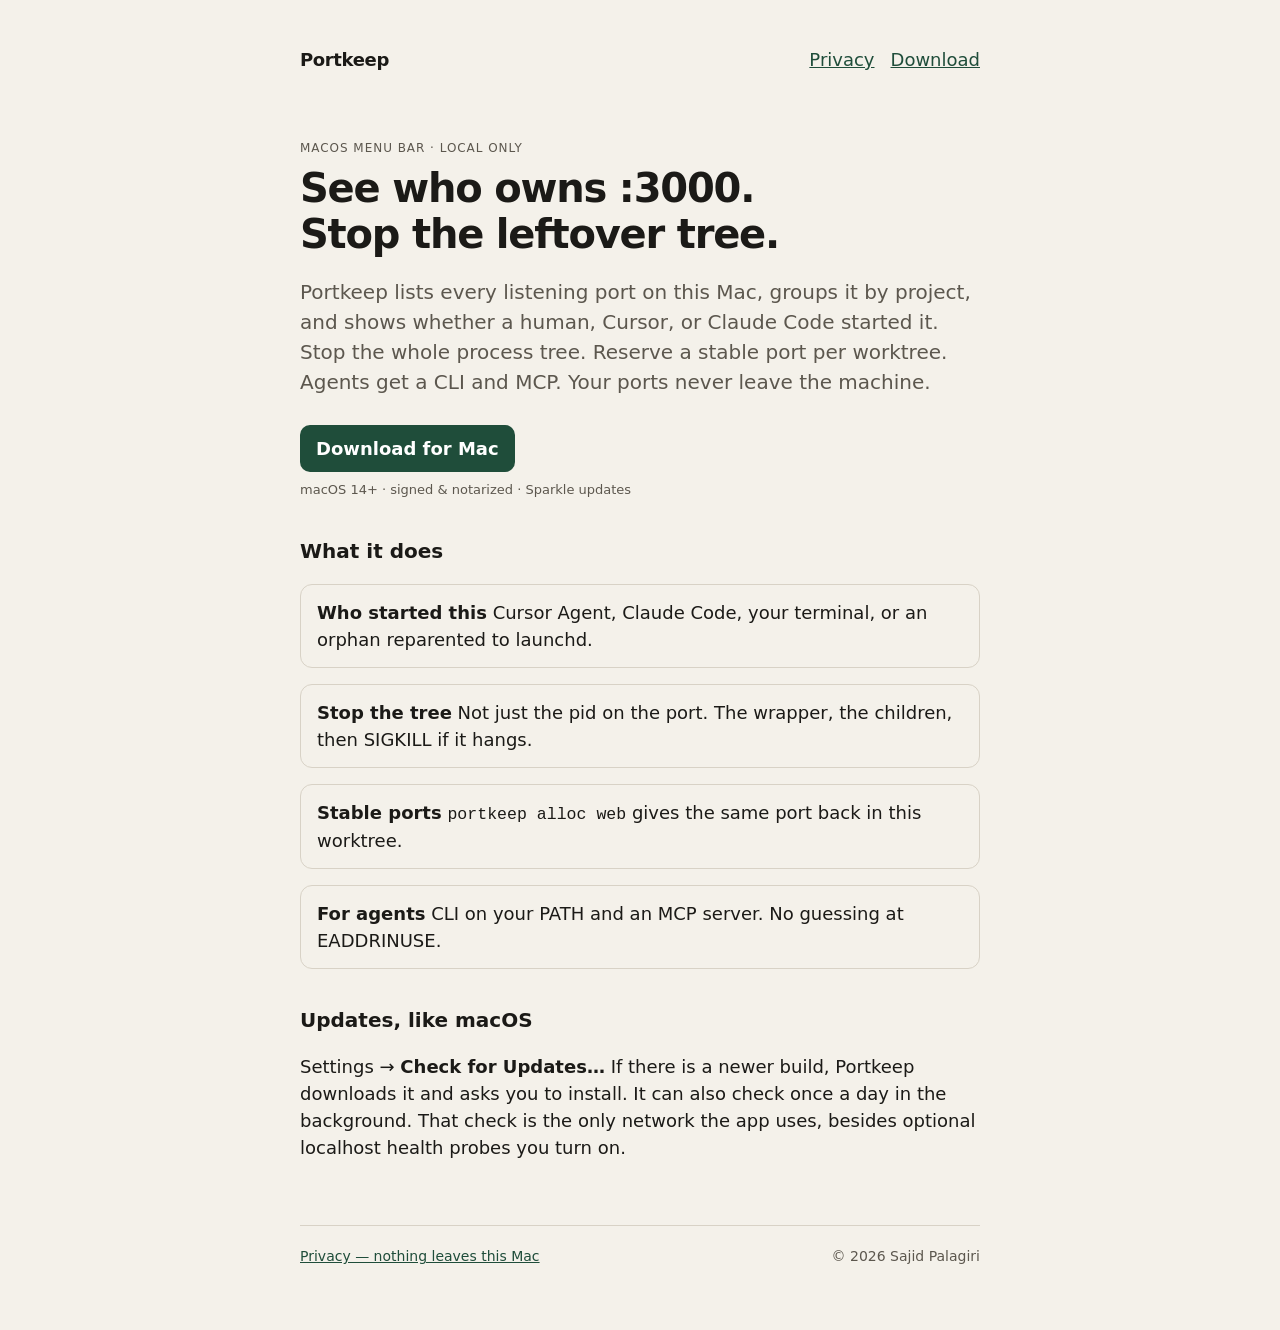
==== website/index.html @ ddbf9393 "Ship Portkeep: policy, audit, CLI/MCP, MDM, seats, and LAN remote. Renames the app from Portside, ad" ====
<!DOCTYPE html>
<html lang="en">
<head>
  <meta charset="utf-8">
  <meta name="viewport" content="width=device-width, initial-scale=1">
  <title>Portkeep — local runtimes, on this Mac</title>
  <meta name="description" content="Portkeep shows every listening port on your Mac, who started it, and lets you stop the process tree. Nothing leaves this Mac.">
  <link rel="stylesheet" href="styles.css">
</head>
<body>
  <header>
    <p class="mark">Portkeep</p>
    <nav>
      <a href="privacy.html">Privacy</a>
      <a href="#download">Download</a>
    </nav>
  </header>

  <main>
    <section class="hero">
      <p class="eyebrow">macOS menu bar · local only</p>
      <h1>See who owns :3000.<br>Stop the leftover tree.</h1>
      <p class="lede">
        Portkeep lists every listening port on this Mac, groups it by project,
        and shows whether a human, Cursor, or Claude Code started it.
        Stop the whole process tree. Reserve a stable port per worktree.
        Agents get a CLI and MCP. Your ports never leave the machine.
      </p>
      <p class="cta" id="download">
        <a class="button" href="downloads/Portkeep-1.0.0.dmg">Download for Mac</a>
        <span class="fine">macOS 14+ · signed &amp; notarized · Sparkle updates</span>
      </p>
    </section>

    <section>
      <h2>What it does</h2>
      <ul class="grid">
        <li>
          <strong>Who started this</strong>
          Cursor Agent, Claude Code, your terminal, or an orphan reparented to launchd.
        </li>
        <li>
          <strong>Stop the tree</strong>
          Not just the pid on the port. The wrapper, the children, then SIGKILL if it hangs.
        </li>
        <li>
          <strong>Stable ports</strong>
          <code>portkeep alloc web</code> gives the same port back in this worktree.
        </li>
        <li>
          <strong>For agents</strong>
          CLI on your PATH and an MCP server. No guessing at EADDRINUSE.
        </li>
      </ul>
    </section>

    <section>
      <h2>Updates, like macOS</h2>
      <p>
        Settings → <strong>Check for Updates…</strong>
        If there is a newer build, Portkeep downloads it and asks you to install.
        It can also check once a day in the background. That check is the only
        network the app uses, besides optional localhost health probes you turn on.
      </p>
    </section>
  </main>

  <footer>
    <a href="privacy.html">Privacy — nothing leaves this Mac</a>
    <span>© 2026 Sajid Palagiri</span>
  </footer>
</body>
</html>
---- website/styles.css ----
:root {
  color-scheme: light dark;
  --bg: #f4f1ea;
  --ink: #1b1a17;
  --muted: #5c574e;
  --line: #d8d2c6;
  --accent: #1f4d3a;
}
@media (prefers-color-scheme: dark) {
  :root {
    --bg: #161513;
    --ink: #f3efe6;
    --muted: #b3aa9c;
    --line: #2d2a26;
    --accent: #8fbfa6;
  }
}
* { box-sizing: border-box; }
html, body { margin: 0; padding: 0; }
body {
  font: 18px/1.5 ui-sans-serif, system-ui, -apple-system, sans-serif;
  background: var(--bg);
  color: var(--ink);
  max-width: 720px;
  margin: 0 auto;
  padding: 28px 20px 64px;
}
header, footer {
  display: flex;
  justify-content: space-between;
  align-items: center;
  gap: 16px;
}
header { margin-bottom: 48px; }
footer {
  margin-top: 64px;
  padding-top: 20px;
  border-top: 1px solid var(--line);
  color: var(--muted);
  font-size: 14px;
}
nav { display: flex; gap: 16px; }
a { color: var(--accent); }
.mark { font-weight: 700; letter-spacing: -0.02em; }
.mark a { color: inherit; text-decoration: none; }
.eyebrow {
  text-transform: uppercase;
  letter-spacing: 0.08em;
  font-size: 12px;
  color: var(--muted);
  margin-bottom: 8px;
}
h1 { font-size: 40px; line-height: 1.15; letter-spacing: -0.03em; margin: 0 0 16px; }
h2 { font-size: 20px; margin: 36px 0 10px; }
.lede { font-size: 20px; color: var(--muted); }
.cta { display: flex; flex-direction: column; align-items: flex-start; gap: 8px; margin-top: 28px; }
.button {
  display: inline-block;
  background: var(--accent);
  color: #fff;
  text-decoration: none;
  padding: 10px 16px;
  border-radius: 10px;
  font-weight: 600;
}
.fine { font-size: 13px; color: var(--muted); }
.grid { list-style: none; padding: 0; display: grid; gap: 16px; }
.grid li {
  padding: 14px 16px;
  border: 1px solid var(--line);
  border-radius: 12px;
}
code { font-family: ui-monospace, SFMono-Regular, Menlo, monospace; font-size: 0.92em; }
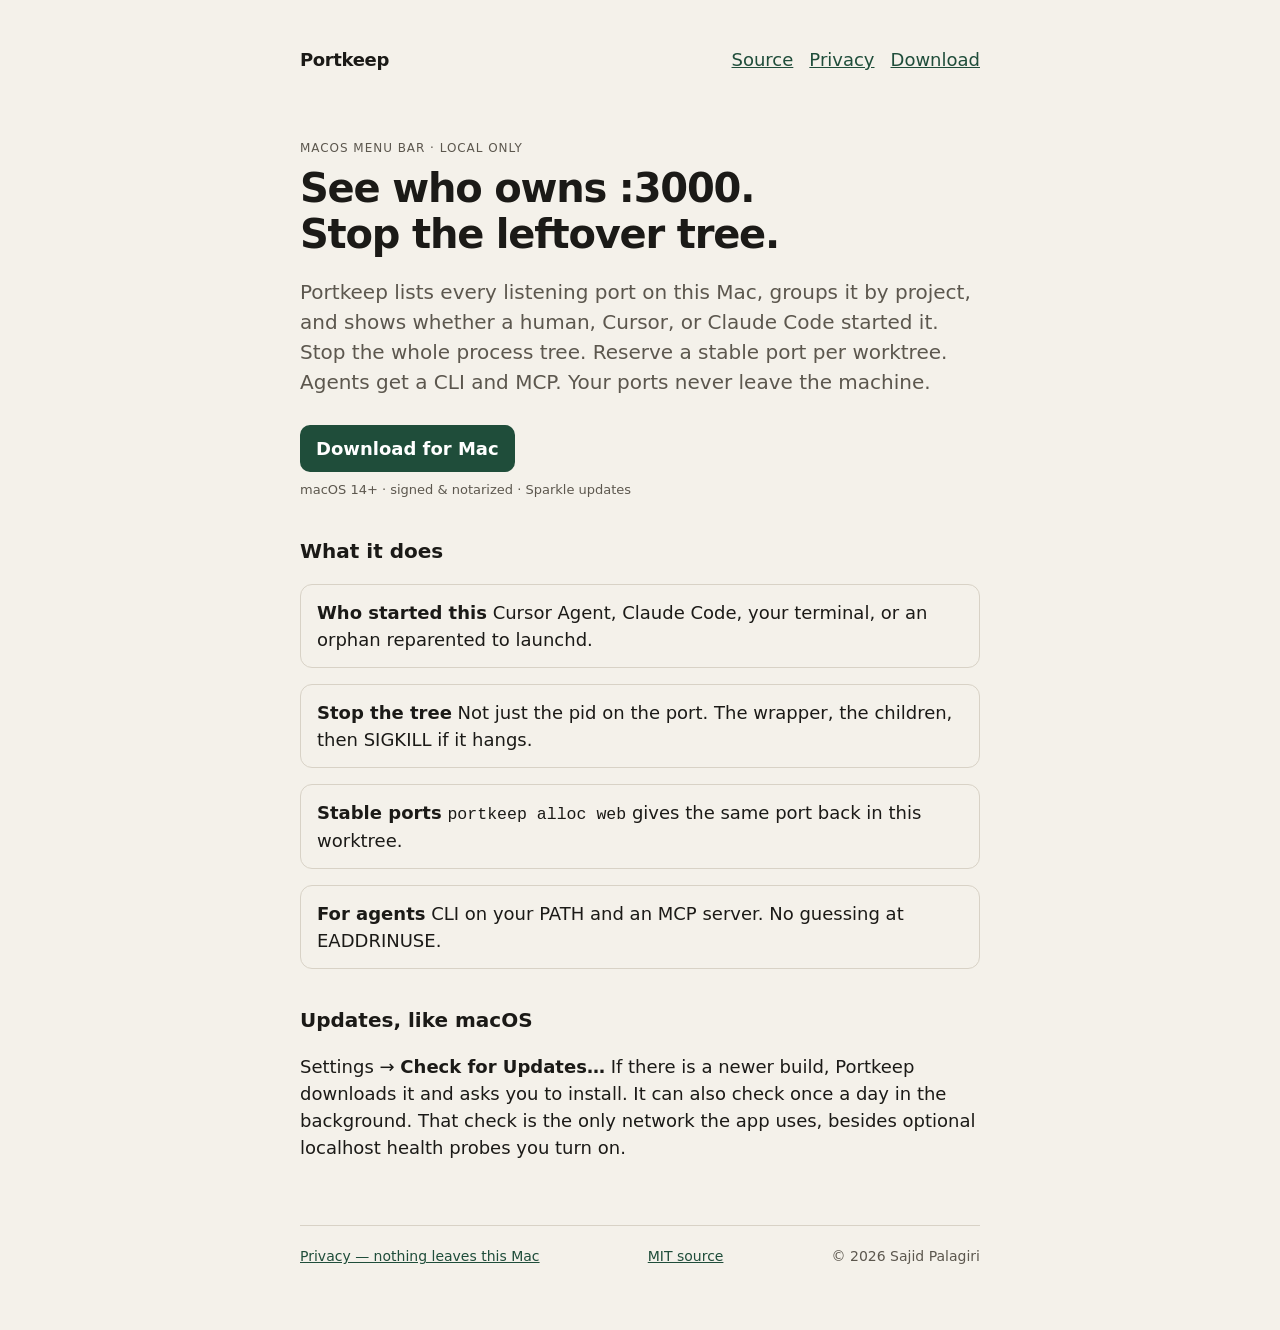
==== commit baff481a: "Open-source Portkeep under the MIT license. Add a public README and point the site at the GitHub rep" ====
--- a/website/index.html
+++ b/website/index.html
@@ -11,6 +11,7 @@
   <header>
     <p class="mark">Portkeep</p>
     <nav>
+      <a href="https://github.com/Slowper/Portkeep">Source</a>
       <a href="privacy.html">Privacy</a>
       <a href="#download">Download</a>
     </nav>
@@ -67,6 +68,7 @@
 
   <footer>
     <a href="privacy.html">Privacy — nothing leaves this Mac</a>
+    <a href="https://github.com/Slowper/Portkeep">MIT source</a>
     <span>© 2026 Sajid Palagiri</span>
   </footer>
 </body>
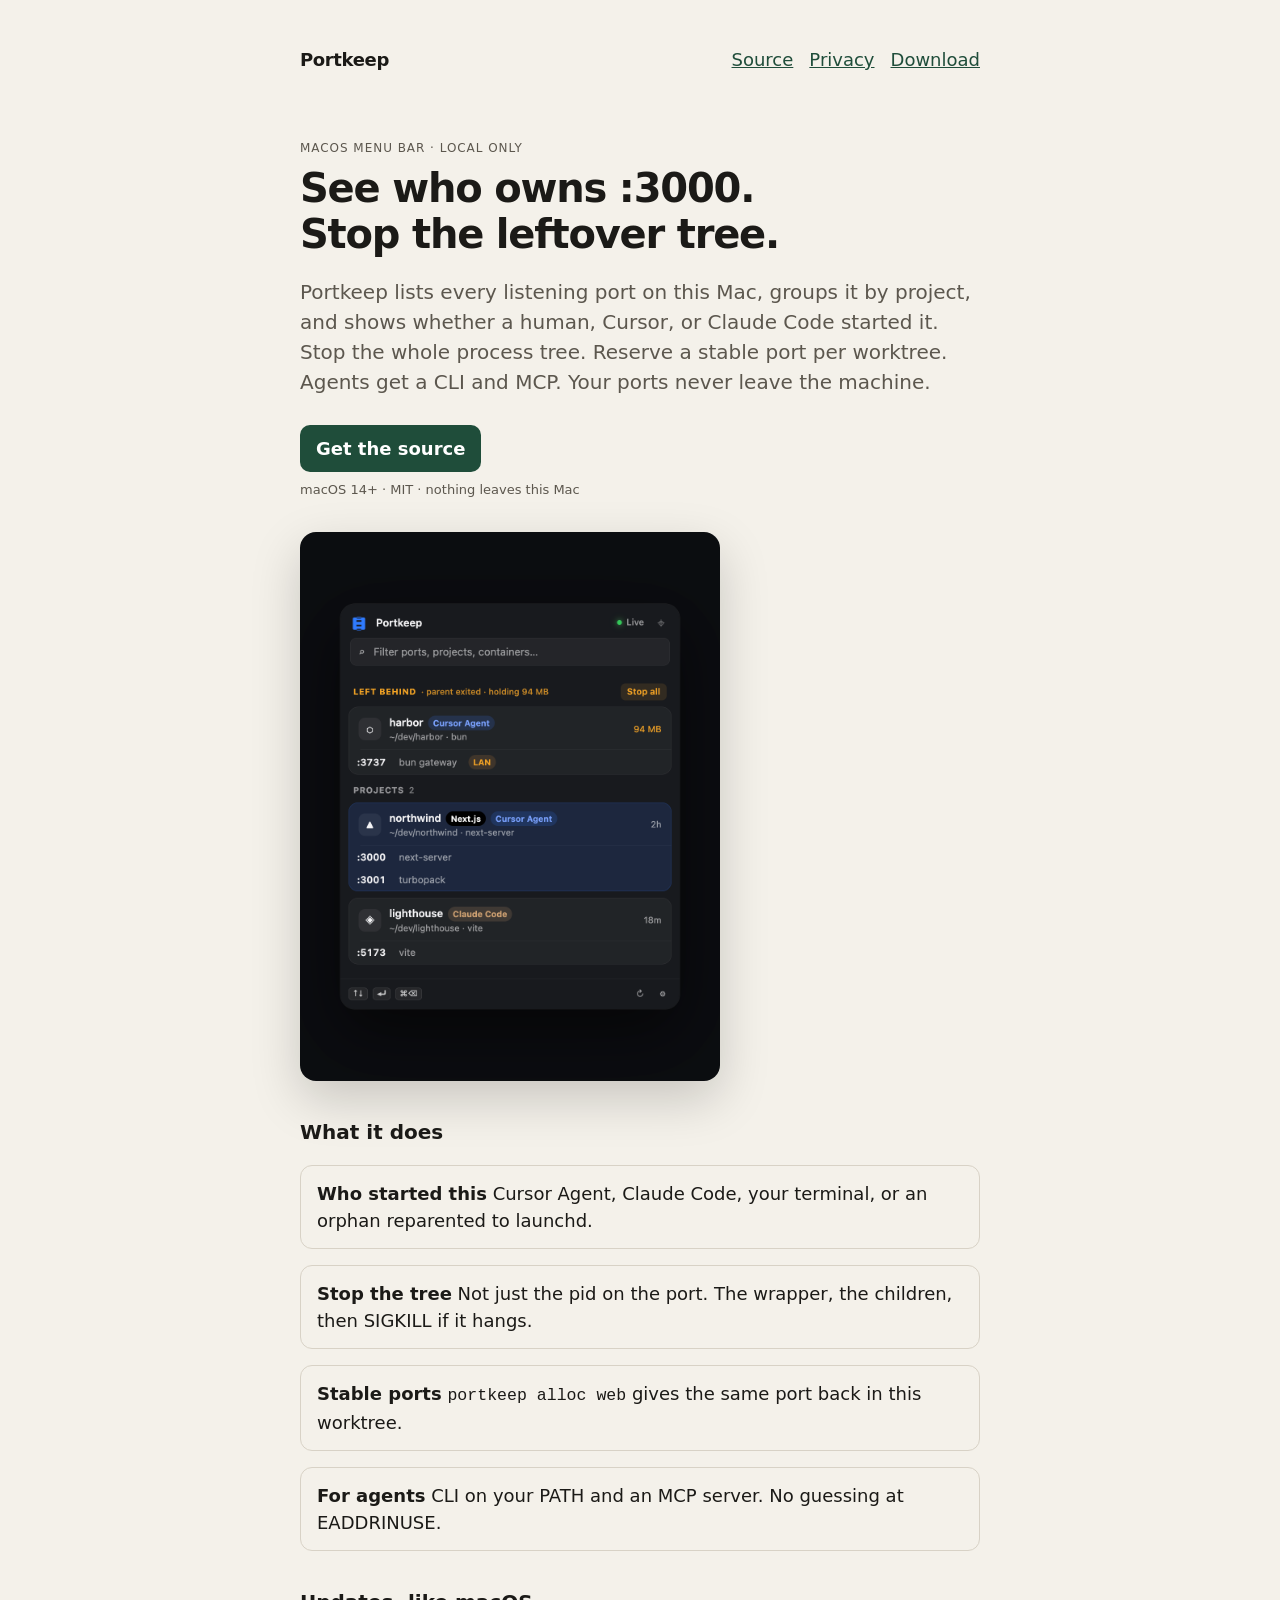
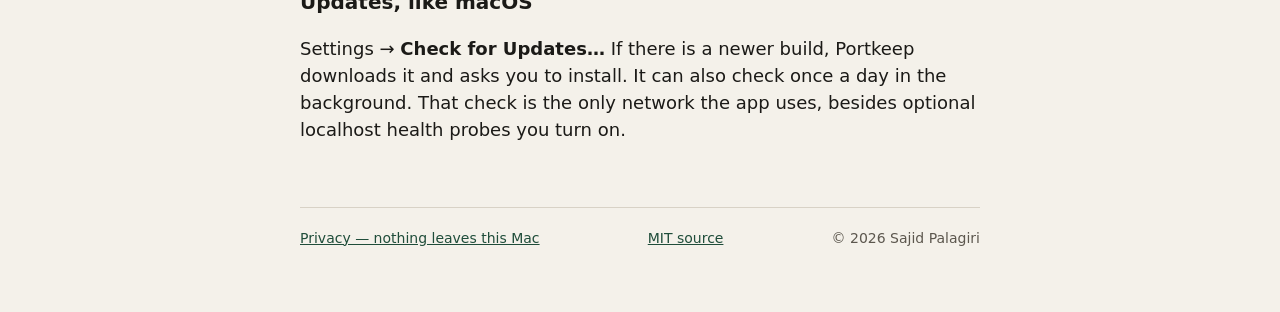
==== commit 84d7a6c4: "Drop the paywall and give the README real product shots. The whole app is free, and the GitHub page " ====
--- a/website/index.html
+++ b/website/index.html
@@ -28,8 +28,11 @@
         Agents get a CLI and MCP. Your ports never leave the machine.
       </p>
       <p class="cta" id="download">
-        <a class="button" href="downloads/Portkeep-1.0.0.dmg">Download for Mac</a>
-        <span class="fine">macOS 14+ · signed &amp; notarized · Sparkle updates</span>
+        <a class="button" href="https://github.com/Slowper/Portkeep">Get the source</a>
+        <span class="fine">macOS 14+ · MIT · nothing leaves this Mac</span>
+      </p>
+      <p class="shot">
+        <img src="panel.png" width="420" alt="Portkeep panel with leftover and project ports">
       </p>
     </section>
 
--- a/website/styles.css
+++ b/website/styles.css
@@ -54,6 +54,14 @@
 h2 { font-size: 20px; margin: 36px 0 10px; }
 .lede { font-size: 20px; color: var(--muted); }
 .cta { display: flex; flex-direction: column; align-items: flex-start; gap: 8px; margin-top: 28px; }
+.shot { margin: 32px 0 0; }
+.shot img {
+  display: block;
+  max-width: 100%;
+  height: auto;
+  border-radius: 16px;
+  box-shadow: 0 18px 50px rgba(0,0,0,0.18);
+}
 .button {
   display: inline-block;
   background: var(--accent);
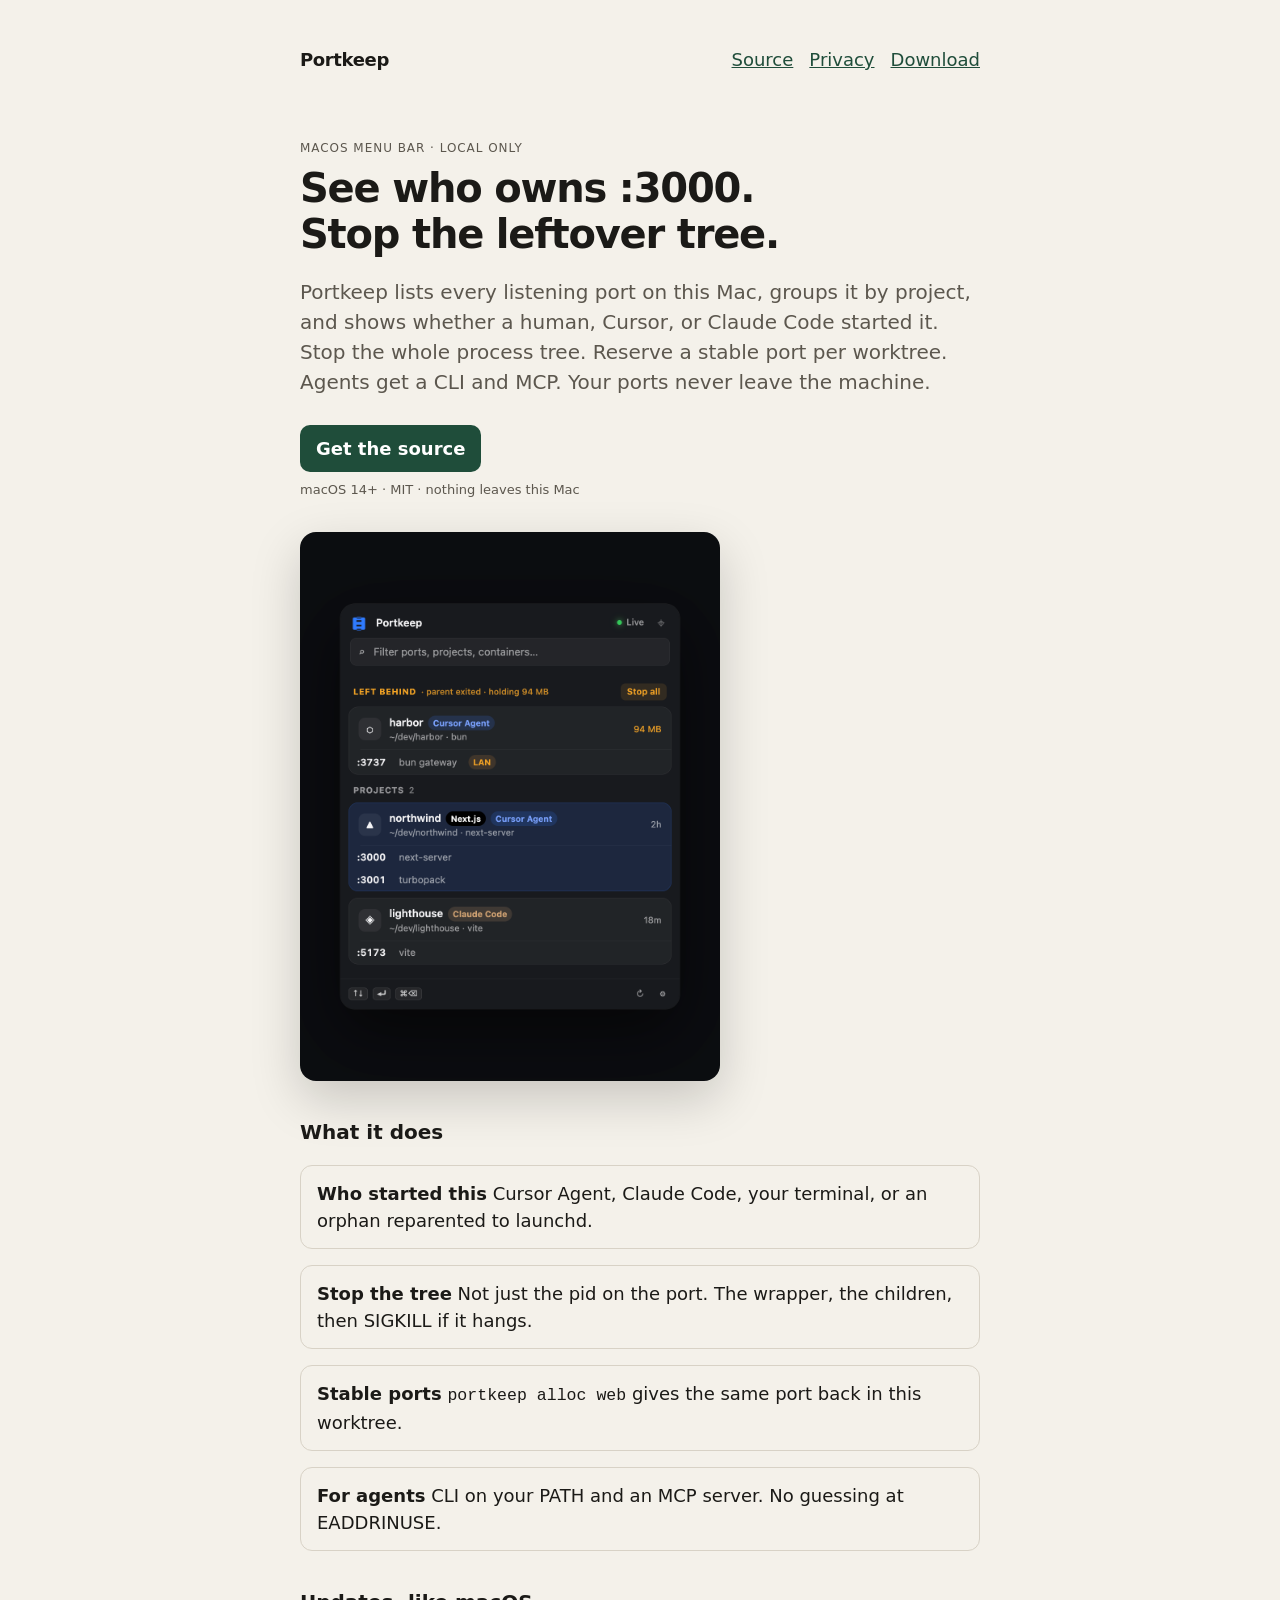
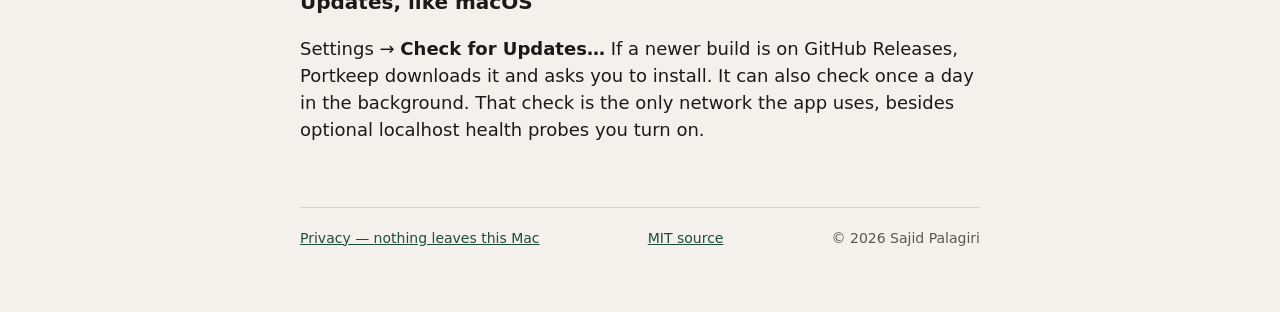
==== commit d63156e2: "Host the site on GitHub Pages instead of a custom domain. The landing page, privacy note, and Sparkl" ====
--- a/website/index.html
+++ b/website/index.html
@@ -6,6 +6,7 @@
   <title>Portkeep — local runtimes, on this Mac</title>
   <meta name="description" content="Portkeep shows every listening port on your Mac, who started it, and lets you stop the process tree. Nothing leaves this Mac.">
   <link rel="stylesheet" href="styles.css">
+  <link rel="icon" href="icon.png">
 </head>
 <body>
   <header>
@@ -62,9 +63,10 @@
       <h2>Updates, like macOS</h2>
       <p>
         Settings → <strong>Check for Updates…</strong>
-        If there is a newer build, Portkeep downloads it and asks you to install.
-        It can also check once a day in the background. That check is the only
-        network the app uses, besides optional localhost health probes you turn on.
+        If a newer build is on GitHub Releases, Portkeep downloads it and asks
+        you to install. It can also check once a day in the background. That
+        check is the only network the app uses, besides optional localhost
+        health probes you turn on.
       </p>
     </section>
   </main>
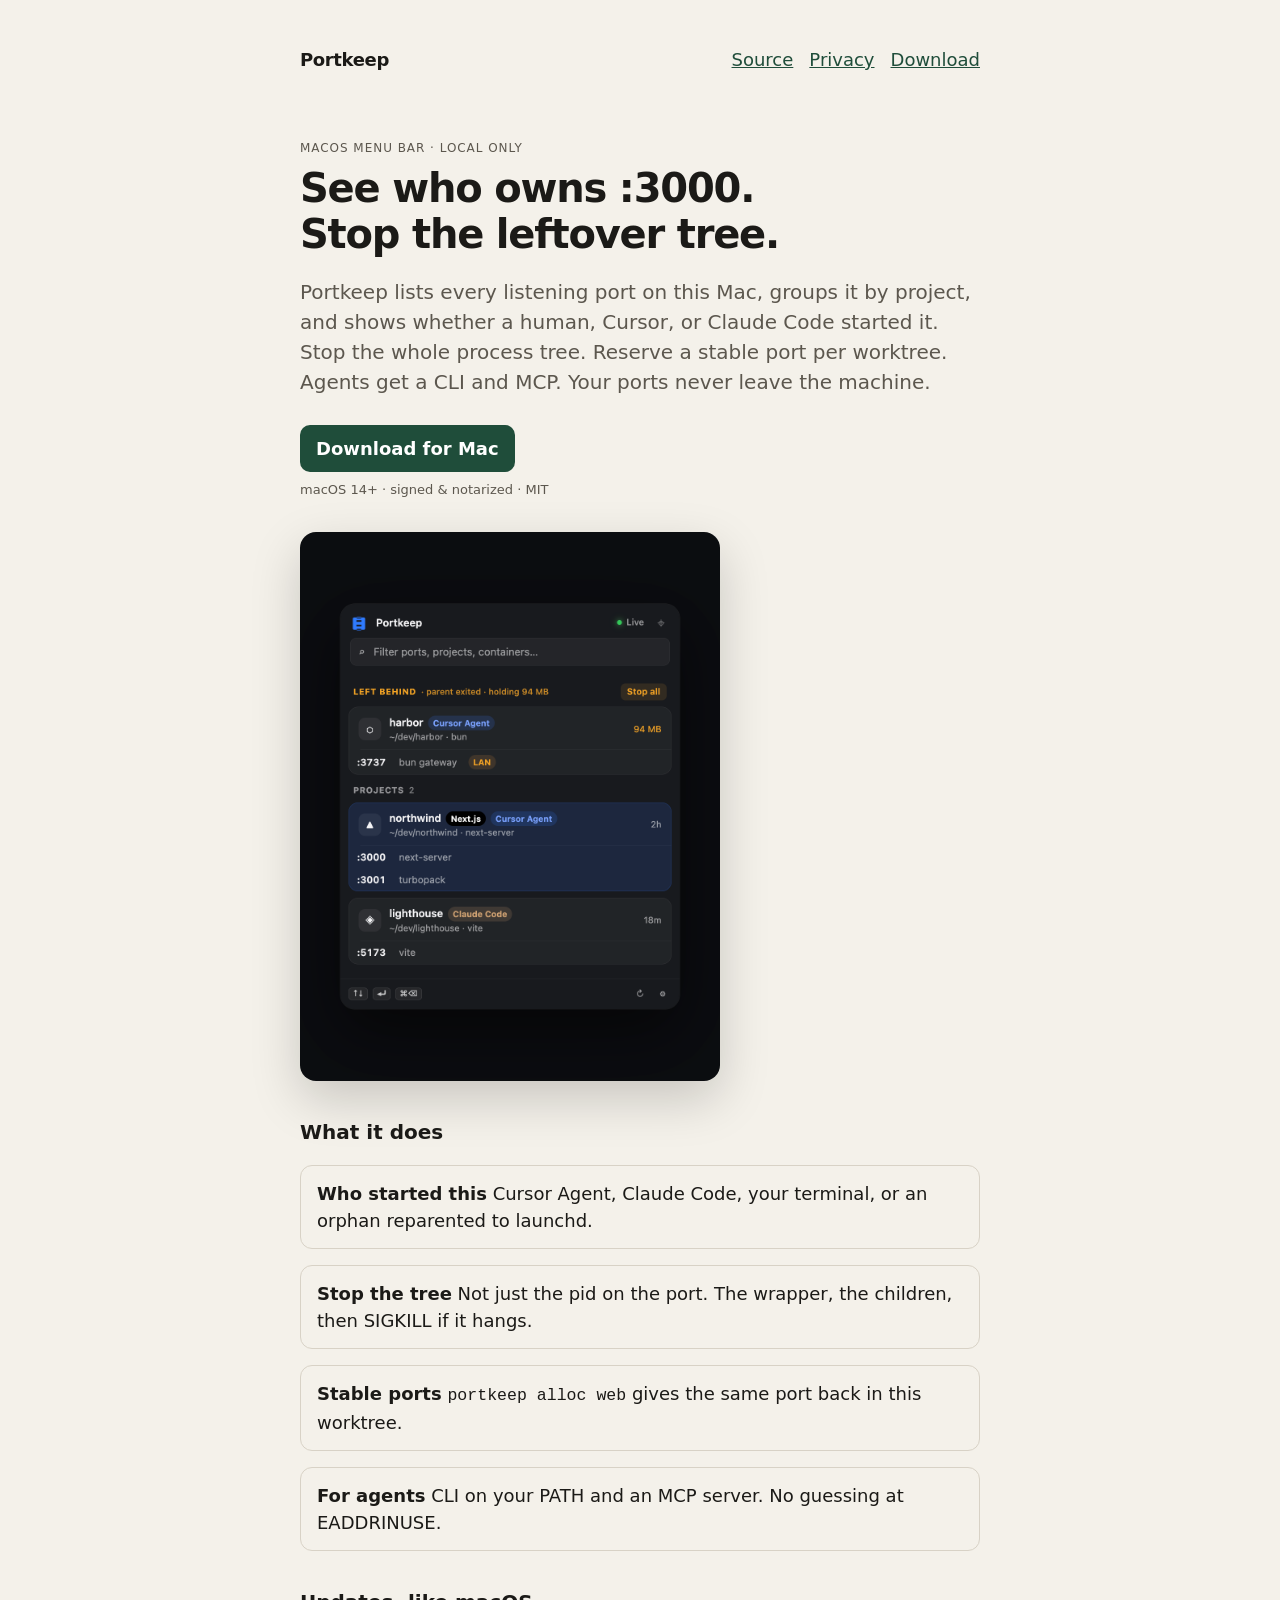
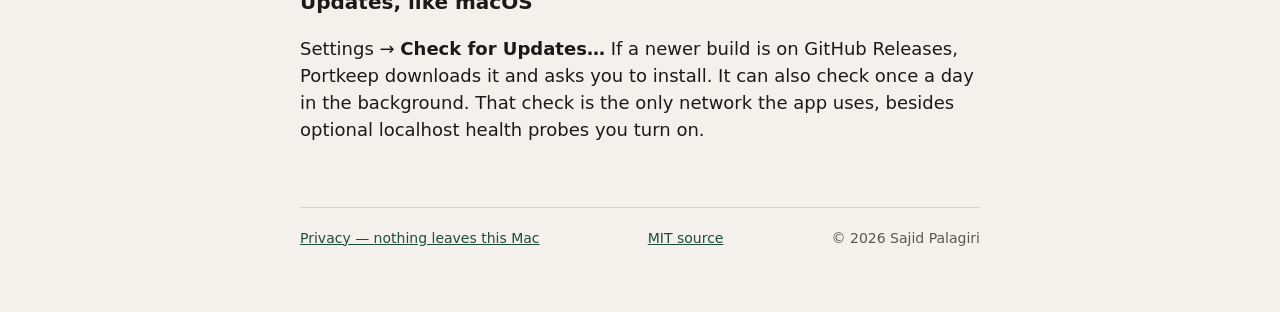
==== commit 7336b243: "Publish the 1.0.0 Sparkle feed and point downloads at GitHub Releases. The new notarized DMG is the " ====
--- a/website/index.html
+++ b/website/index.html
@@ -29,8 +29,8 @@
         Agents get a CLI and MCP. Your ports never leave the machine.
       </p>
       <p class="cta" id="download">
-        <a class="button" href="https://github.com/Slowper/Portkeep">Get the source</a>
-        <span class="fine">macOS 14+ · MIT · nothing leaves this Mac</span>
+        <a class="button" href="https://github.com/Slowper/Portkeep/releases/download/v1.0.0/Portkeep-1.0.0.dmg">Download for Mac</a>
+        <span class="fine">macOS 14+ · signed &amp; notarized · MIT</span>
       </p>
       <p class="shot">
         <img src="panel.png" width="420" alt="Portkeep panel with leftover and project ports">
